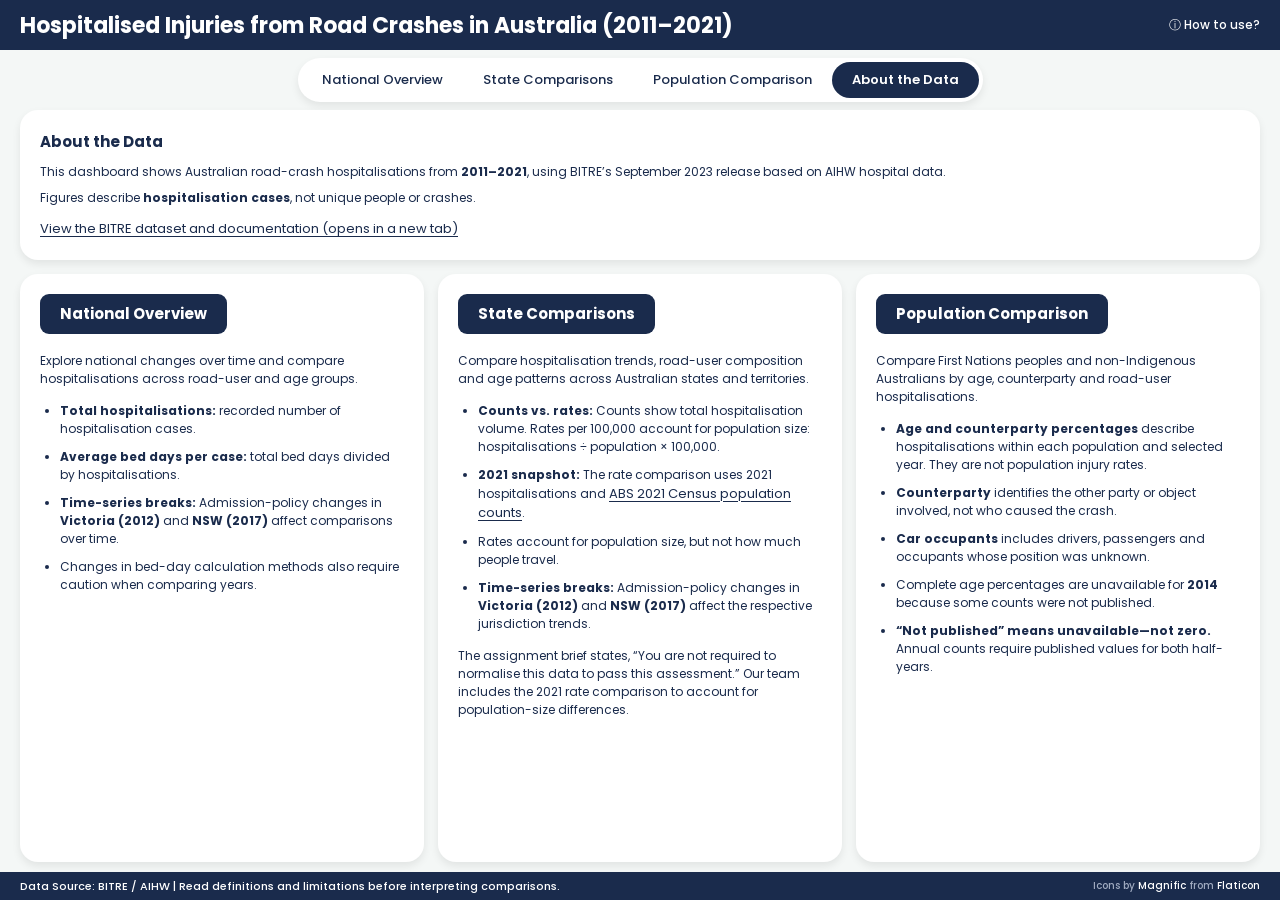
==== about-data.html @ d62fc2cf "Added about data page" ====
<!doctype html>
<html lang="en">
  <head>
    <meta charset="UTF-8" />
    <meta name="viewport" content="width=device-width, initial-scale=1.0" />

    <title>About the Data | Hospitalised Injuries Dashboard</title>

    <link
      href="https://fonts.googleapis.com/css2?family=Poppins:wght@400;500;600;700&display=swap"
      rel="stylesheet"
    />

    <link rel="stylesheet" href="css/layout.css" />
    <link rel="stylesheet" href="css/about-data.css" />
  </head>

  <body data-page="about">
    <header id="site-header" class="top-bar"></header>

    <nav
      id="site-navigation"
      class="tabs-container"
      aria-label="Dashboard sections"
    ></nav>

    <main class="dashboard-wrapper about-dashboard">
      <!-- Shared source information -->
      <section class="about-source" aria-labelledby="aboutTitle">
        <h2 id="aboutTitle">About the Data</h2>

        <p>
          This dashboard shows Australian road-crash hospitalisations from
          <strong>2011–2021</strong>, using BITRE’s September 2023 release based
          on AIHW hospital data.
        </p>

        <p>
          Figures describe <strong>hospitalisation cases</strong>, not unique
          people or crashes.
        </p>

        <a
          href="https://www.bitre.gov.au/resource/road-safety/hospitalised-injury"
          target="_blank"
          rel="noopener noreferrer"
        >
          View the BITRE dataset and documentation (opens in a new tab)
        </a>
      </section>

      <!-- Three equal cards explaining the dashboard tabs -->
      <div class="about-grid">
        <section class="about-card" aria-labelledby="nationalAboutTitle">
          <h3 id="nationalAboutTitle" class="about-badge">National Overview</h3>

          <p>
            Explore national changes over time and compare hospitalisations
            across road-user and age groups.
          </p>

          <ul>
            <li>
              <strong>Total hospitalisations:</strong>
              recorded number of hospitalisation cases.
            </li>
            <li>
              <strong>Average bed days per case:</strong>
              total bed days divided by hospitalisations.
            </li>
            <li>
              <strong>Time-series breaks:</strong>
              Admission-policy changes in
              <strong>Victoria (2012)</strong> and
              <strong>NSW (2017)</strong> affect comparisons over time.
            </li>
            <li>
              Changes in bed-day calculation methods also require caution when
              comparing years.
            </li>
          </ul>
        </section>

        <section class="about-card" aria-labelledby="stateAboutTitle">
          <h3 id="stateAboutTitle" class="about-badge">State Comparisons</h3>

          <p>
            Compare hospitalisation trends, road-user composition and age
            patterns across Australian states and territories.
          </p>

          <ul>
            <li>
              <strong>Counts vs. rates:</strong>
              Counts show total hospitalisation volume. Rates per 100,000
              account for population size: hospitalisations ÷ population ×
              100,000.
            </li>

            <li>
              <strong>2021 snapshot:</strong>
              The rate comparison uses 2021 hospitalisations and
              <a
                href="https://www.abs.gov.au/statistics/people/population/population-census/latest-release"
                target="_blank"
                rel="noopener noreferrer"
                >ABS 2021 Census population counts</a
              >.
            </li>

            <li>
              Rates account for population size, but not how much people travel.
            </li>

            <li>
              <strong>Time-series breaks:</strong>
              Admission-policy changes in <strong>Victoria (2012)</strong> and
              <strong>NSW (2017)</strong> affect the respective jurisdiction
              trends.
            </li>
          </ul>

          <p class="about-assessment-note">
            The assignment brief states, “You are not required to normalise this
            data to pass this assessment.” Our team includes the 2021 rate
            comparison to account for population-size differences.
          </p>
        </section>

        <section class="about-card" aria-labelledby="populationAboutTitle">
          <h3 id="populationAboutTitle" class="about-badge">
            Population Comparison
          </h3>

          <p>
            Compare First Nations peoples and non-Indigenous Australians by age,
            counterparty and road-user hospitalisations.
          </p>

          <ul>
            <li>
              <strong>Age and counterparty percentages</strong>
              describe hospitalisations within each population and selected
              year. They are not population injury rates.
            </li>
            <li>
              <strong>Counterparty</strong> identifies the other party or object
              involved, not who caused the crash.
            </li>
            <li>
              <strong>Car occupants</strong> includes drivers, passengers and
              occupants whose position was unknown.
            </li>
            <li>
              Complete age percentages are unavailable for
              <strong>2014</strong> because some counts were not published.
            </li>
            <li>
              <strong>“Not published” means unavailable—not zero.</strong>
              Annual counts require published values for both half-years.
            </li>
          </ul>
        </section>
      </div>
    </main>

    <footer id="site-footer" class="bottom-bar"></footer>

    <script type="module" src="js/components/layout.js"></script>
  </body>
</html>
---- css/layout.css ----
/* --- GLOBAL STYLES --- */
* {
    box-sizing: border-box;
    margin: 0;
    padding: 0;
}

html{
    height: 100%;
}

body {
    font-family: 'Poppins', sans-serif;
    background-color: #F4F7F6;
    color: #1A2B4C;

    height: 100dvh;
    display: grid;
    grid-template-rows: auto auto minmax(0, 1fr) auto;
    overflow: hidden; /*chart must sized to fit avaiable space*/
}

button,
select {
    font-family: inherit;
}

:focus-visible {
    outline: 3px solid #b86200;
    outline-offset: 3px;
}

/* --- TOP HEADER --- */
.top-bar {
    background-color: #1A2B4C;
    color: #FFFFFF;
    height: 50px;
    display: flex;
    justify-content: space-between;
    align-items: center;
    gap: 16px;
    padding: 0 20px;
}

.top-bar h1 {
    font-size: clamp(16px, 1.8vw, 22px); 
    font-weight: 700;
}

.how-to-use {
    border: 0;
    background: transparent;
    color: inherit;
    font-family: inherit;
    font-size: 12px;
    font-weight: 500;
    cursor: pointer;
    white-space: nowrap;
}

/* --- NAVIGATION TABS --- */
.tabs-container {
    display: flex;
    justify-content: center;
    padding: 8px 0;
    flex-shrink: 0;
}

.tabs {
    display: flex;
    list-style: none;
    background: #FFFFFF;
    border-radius: 50px;
    box-shadow: 0px 4px 8px rgba(0, 0, 0, 0.08);
    padding: 4px;
}

.tab {
    display: block;
    padding: 8px 20px;
    border: 0;
    border-radius: 50px;
    background: transparent;
    color: inherit;
    font-family: inherit;
    font-size: 13px;
    font-weight: 500;
    text-decoration: none;
    white-space: nowrap;
    cursor: pointer;
}

.tab.active {
    background-color: #1A2B4C;
    color: #FFFFFF;
    font-weight: 600;
}

/* Shared main-content container */
.dashboard-wrapper {
    padding: 0 20px 10px;

    display: flex;
    flex-direction: column;
    gap: 12px;

    /* Allow the content to fit inside the remaining grid row. */
    min-height: 0;
    min-width: 0;
}

/* Shared buttons */
.btn {
    padding: 6px 24px;
    border: 0;
    border-radius: 50px;

    font-family: inherit;
    font-size: 12px;
    font-weight: 600;

    color: #FFFFFF;
    cursor: pointer;
}

.btn-reset {
    background-color: #C72323;
}

/* --- FOOTER --- */
.bottom-bar {
    background-color: #1A2B4C;
    color: #FFFFFF;
    height: 28px;
    display: flex;
    justify-content: space-between; 
    align-items: center;
    padding: 0 20px;
    font-size: 11px;
    font-weight: 500;
}

.icon-credits {
    font-size: 10px;
    color: #A0ABC0;
}

.icon-credits a {
    color: #FFFFFF;
    text-decoration: none;
}

.icon-credits a:hover {
    text-decoration: underline;
}

/* Dialogs overlay the dashboard instead of pushing charts down. */
.shared-dialog {
    margin: auto;
    width: min(520px, 90vw);
    padding: 24px;
    border: 0;
    border-radius: 16px;
    color: #1a2b4c;
    font-family: inherit;
}

.shared-dialog::backdrop {
    background: rgb(0 0 0 / 40%);
}

.shared-dialog h2 {
    font-size: 20px;
}

.shared-dialog p {
    margin: 16px 0;
    line-height: 1.6;
}
---- css/about-data.css ----
/* Source information above three equal explanation cards */
.about-dashboard {
    display: grid;
    grid-template-rows: auto minmax(0, 1fr);
    gap: 14px;
}

/* Shared appearance for the source box and explanation cards */
.about-source,
.about-card {
    background: #ffffff;
    border-radius: 18px;
    padding: 20px;
    box-shadow: 0 4px 8px rgb(0 0 0 / 8%);
    min-width: 0;
}

.about-source h2 {
    font-size: 15px;
    margin-bottom: 10px;
}

.about-source p {
    margin-bottom: 8px;
}

/* Each dashboard explanation receives the same width */
.about-grid {
    display: grid;
    grid-template-columns: repeat(3, minmax(0, 1fr));
    gap: 14px;
    min-height: 0;
}

/* Pill badges identifying each dashboard section */
.about-card .about-badge {
    display: inline-block;
    max-width: 100%;
    padding: 10px 20px;
    margin-bottom: 18px;

    background-color: #1a2b4c;
    color: #ffffff;
    border-radius: 9px;

    font-size: 15px;
    font-weight: 700;
    line-height: 1.3;
    text-align: center;
}

.about-source p,
.about-card p,
.about-card li {
    font-size: 12px;
    line-height: 1.5;
}

.about-card > p {
    margin-bottom: 14px;
}

.about-card ul {
    padding-left: 20px;
}

.about-card li + li {
    margin-top: 10px;
}

.about-source a,
.about-card a {
    color: #1a2b4c;
    font-size: 13px;
    text-underline-offset: 3px;
    overflow-wrap: anywhere;
}

.about-card > a {
    display: inline-block;
    margin-top: 14px;
}

.about-card .about-assessment-note {
    margin-top: 14px;
    margin-bottom: 0;
    font-size: 12px;
}
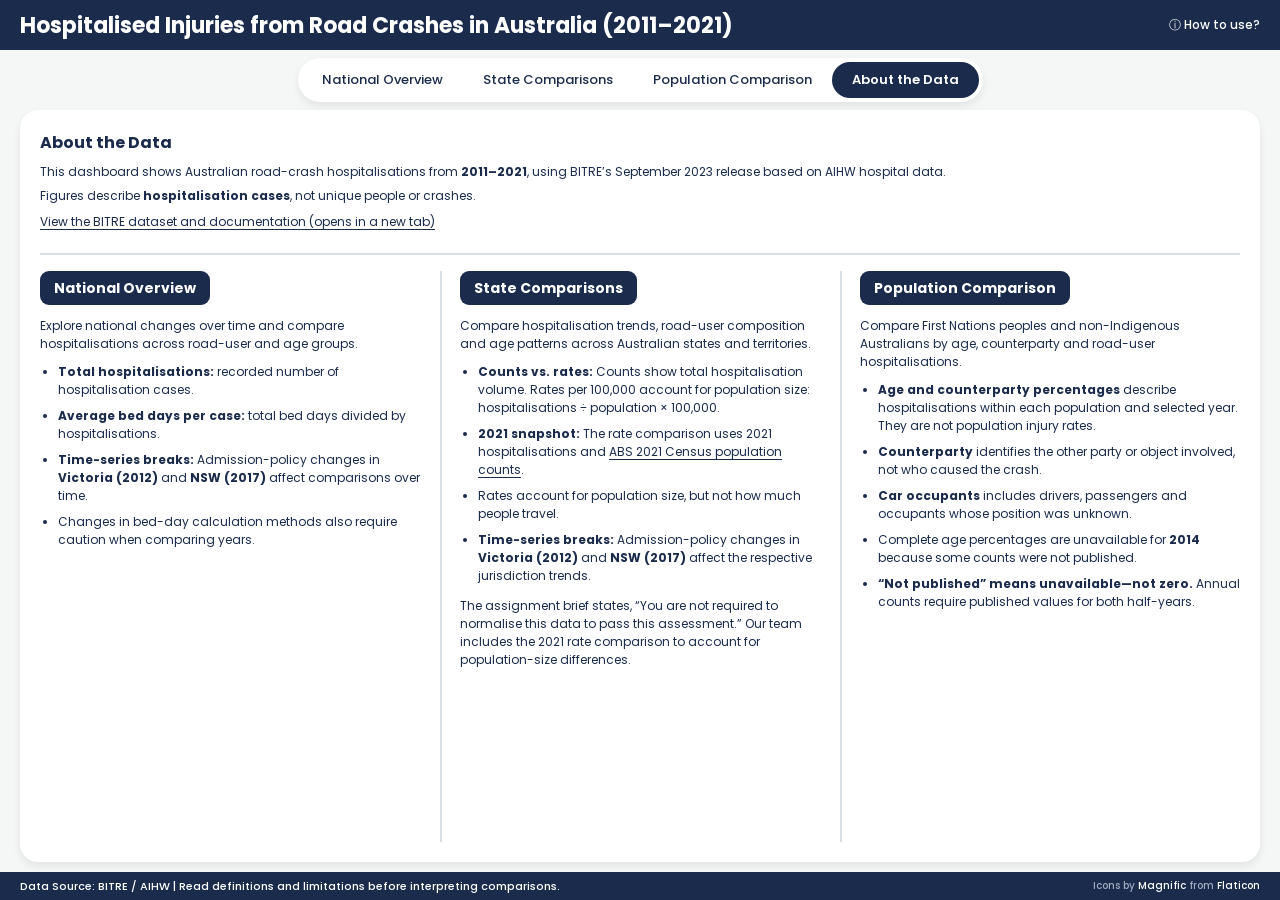
==== commit 793fdc26: "Update responsive design for first nation and about data" ====
--- a/about-data.html
+++ b/about-data.html
@@ -26,142 +26,146 @@
 
     <main class="dashboard-wrapper about-dashboard">
       <!-- Shared source information -->
-      <section class="about-source" aria-labelledby="aboutTitle">
-        <h2 id="aboutTitle">About the Data</h2>
-
-        <p>
-          This dashboard shows Australian road-crash hospitalisations from
-          <strong>2011–2021</strong>, using BITRE’s September 2023 release based
-          on AIHW hospital data.
-        </p>
-
-        <p>
-          Figures describe <strong>hospitalisation cases</strong>, not unique
-          people or crashes.
-        </p>
-
-        <a
-          href="https://www.bitre.gov.au/resource/road-safety/hospitalised-injury"
-          target="_blank"
-          rel="noopener noreferrer"
-        >
-          View the BITRE dataset and documentation (opens in a new tab)
-        </a>
-      </section>
-
-      <!-- Three equal cards explaining the dashboard tabs -->
-      <div class="about-grid">
-        <section class="about-card" aria-labelledby="nationalAboutTitle">
-          <h3 id="nationalAboutTitle" class="about-badge">National Overview</h3>
+      <section class="about-sheet" aria-labelledby="aboutTitle">
+        <div class="about-source">
+          <h2 id="aboutTitle">About the Data</h2>
 
           <p>
-            Explore national changes over time and compare hospitalisations
-            across road-user and age groups.
+            This dashboard shows Australian road-crash hospitalisations from
+            <strong>2011–2021</strong>, using BITRE’s September 2023 release
+            based on AIHW hospital data.
           </p>
 
-          <ul>
-            <li>
-              <strong>Total hospitalisations:</strong>
-              recorded number of hospitalisation cases.
-            </li>
-            <li>
-              <strong>Average bed days per case:</strong>
-              total bed days divided by hospitalisations.
-            </li>
-            <li>
-              <strong>Time-series breaks:</strong>
-              Admission-policy changes in
-              <strong>Victoria (2012)</strong> and
-              <strong>NSW (2017)</strong> affect comparisons over time.
-            </li>
-            <li>
-              Changes in bed-day calculation methods also require caution when
-              comparing years.
-            </li>
-          </ul>
-        </section>
-
-        <section class="about-card" aria-labelledby="stateAboutTitle">
-          <h3 id="stateAboutTitle" class="about-badge">State Comparisons</h3>
-
           <p>
-            Compare hospitalisation trends, road-user composition and age
-            patterns across Australian states and territories.
+            Figures describe <strong>hospitalisation cases</strong>, not unique
+            people or crashes.
           </p>
 
-          <ul>
-            <li>
-              <strong>Counts vs. rates:</strong>
-              Counts show total hospitalisation volume. Rates per 100,000
-              account for population size: hospitalisations ÷ population ×
-              100,000.
-            </li>
+          <a
+            href="https://www.bitre.gov.au/resource/road-safety/hospitalised-injury"
+            target="_blank"
+            rel="noopener noreferrer"
+          >
+            View the BITRE dataset and documentation (opens in a new tab)
+          </a>
+        </div>
+        <!-- Three equal cards explaining the dashboard tabs -->
+        <div class="about-grid">
+          <section class="about-section" aria-labelledby="nationalAboutTitle">
+            <h3 id="nationalAboutTitle" class="about-badge">
+              National Overview
+            </h3>
 
-            <li>
-              <strong>2021 snapshot:</strong>
-              The rate comparison uses 2021 hospitalisations and
-              <a
-                href="https://www.abs.gov.au/statistics/people/population/population-census/latest-release"
-                target="_blank"
-                rel="noopener noreferrer"
-                >ABS 2021 Census population counts</a
-              >.
-            </li>
+            <p>
+              Explore national changes over time and compare hospitalisations
+              across road-user and age groups.
+            </p>
 
-            <li>
-              Rates account for population size, but not how much people travel.
-            </li>
+            <ul>
+              <li>
+                <strong>Total hospitalisations:</strong>
+                recorded number of hospitalisation cases.
+              </li>
+              <li>
+                <strong>Average bed days per case:</strong>
+                total bed days divided by hospitalisations.
+              </li>
+              <li>
+                <strong>Time-series breaks:</strong>
+                Admission-policy changes in
+                <strong>Victoria (2012)</strong> and
+                <strong>NSW (2017)</strong> affect comparisons over time.
+              </li>
+              <li>
+                Changes in bed-day calculation methods also require caution when
+                comparing years.
+              </li>
+            </ul>
+          </section>
 
-            <li>
-              <strong>Time-series breaks:</strong>
-              Admission-policy changes in <strong>Victoria (2012)</strong> and
-              <strong>NSW (2017)</strong> affect the respective jurisdiction
-              trends.
-            </li>
-          </ul>
+          <section class="about-section" aria-labelledby="stateAboutTitle">
+            <h3 id="stateAboutTitle" class="about-badge">State Comparisons</h3>
 
-          <p class="about-assessment-note">
-            The assignment brief states, “You are not required to normalise this
-            data to pass this assessment.” Our team includes the 2021 rate
-            comparison to account for population-size differences.
-          </p>
-        </section>
+            <p>
+              Compare hospitalisation trends, road-user composition and age
+              patterns across Australian states and territories.
+            </p>
 
-        <section class="about-card" aria-labelledby="populationAboutTitle">
-          <h3 id="populationAboutTitle" class="about-badge">
-            Population Comparison
-          </h3>
+            <ul>
+              <li>
+                <strong>Counts vs. rates:</strong>
+                Counts show total hospitalisation volume. Rates per 100,000
+                account for population size: hospitalisations ÷ population ×
+                100,000.
+              </li>
 
-          <p>
-            Compare First Nations peoples and non-Indigenous Australians by age,
-            counterparty and road-user hospitalisations.
-          </p>
+              <li>
+                <strong>2021 snapshot:</strong>
+                The rate comparison uses 2021 hospitalisations and
+                <a
+                  href="https://www.abs.gov.au/statistics/people/population/population-census/latest-release"
+                  target="_blank"
+                  rel="noopener noreferrer"
+                  >ABS 2021 Census population counts</a
+                >.
+              </li>
 
-          <ul>
-            <li>
-              <strong>Age and counterparty percentages</strong>
-              describe hospitalisations within each population and selected
-              year. They are not population injury rates.
-            </li>
-            <li>
-              <strong>Counterparty</strong> identifies the other party or object
-              involved, not who caused the crash.
-            </li>
-            <li>
-              <strong>Car occupants</strong> includes drivers, passengers and
-              occupants whose position was unknown.
-            </li>
-            <li>
-              Complete age percentages are unavailable for
-              <strong>2014</strong> because some counts were not published.
-            </li>
-            <li>
-              <strong>“Not published” means unavailable—not zero.</strong>
-              Annual counts require published values for both half-years.
-            </li>
-          </ul>
-        </section>
-      </div>
+              <li>
+                Rates account for population size, but not how much people
+                travel.
+              </li>
+
+              <li>
+                <strong>Time-series breaks:</strong>
+                Admission-policy changes in <strong>Victoria (2012)</strong> and
+                <strong>NSW (2017)</strong> affect the respective jurisdiction
+                trends.
+              </li>
+            </ul>
+
+            <p class="about-assessment-note">
+              The assignment brief states, “You are not required to normalise
+              this data to pass this assessment.” Our team includes the 2021
+              rate comparison to account for population-size differences.
+            </p>
+          </section>
+
+          <section class="about-section" aria-labelledby="populationAboutTitle">
+            <h3 id="populationAboutTitle" class="about-badge">
+              Population Comparison
+            </h3>
+
+            <p>
+              Compare First Nations peoples and non-Indigenous Australians by
+              age, counterparty and road-user hospitalisations.
+            </p>
+
+            <ul>
+              <li>
+                <strong>Age and counterparty percentages</strong>
+                describe hospitalisations within each population and selected
+                year. They are not population injury rates.
+              </li>
+              <li>
+                <strong>Counterparty</strong> identifies the other party or
+                object involved, not who caused the crash.
+              </li>
+              <li>
+                <strong>Car occupants</strong> includes drivers, passengers and
+                occupants whose position was unknown.
+              </li>
+              <li>
+                Complete age percentages are unavailable for
+                <strong>2014</strong> because some counts were not published.
+              </li>
+              <li>
+                <strong>“Not published” means unavailable—not zero.</strong>
+                Annual counts require published values for both half-years.
+              </li>
+            </ul>
+          </section>
+        </div>
+      </section>
     </main>
 
     <footer id="site-footer" class="bottom-bar"></footer>
--- a/css/about-data.css
+++ b/css/about-data.css
@@ -1,88 +1,165 @@
-/* Source information above three equal explanation cards */
+/* Use the shared dashboard width and available height. */
 .about-dashboard {
-    display: grid;
-    grid-template-rows: auto minmax(0, 1fr);
-    gap: 14px;
+    min-height: 0;
 }
 
-/* Shared appearance for the source box and explanation cards */
-.about-source,
-.about-card {
+/* One white panel for the whole page. */
+.about-sheet {
+    flex: 1;
+    min-height: 0;
+    min-width: 0;
+
+    display: flex;
+    flex-direction: column;
+
+    padding: 20px;
     background: #ffffff;
     border-radius: 18px;
-    padding: 20px;
     box-shadow: 0 4px 8px rgb(0 0 0 / 8%);
-    min-width: 0;
+}
+
+/* Source information separated from the explanations. */
+.about-source {
+    padding-bottom: 20px;
+    border-bottom: 2px solid #d9dfe6;
 }
 
 .about-source h2 {
-    font-size: 15px;
-    margin-bottom: 10px;
+    margin-bottom: 8px;
+    font-size: 16px;
 }
 
-.about-source p {
-    margin-bottom: 8px;
+.about-source p + p {
+    margin-top: 6px;
 }
 
-/* Each dashboard explanation receives the same width */
+.about-source > a {
+    display: inline-block;
+    margin-top: 8px;
+}
+
+/* Three equal explanation columns. */
 .about-grid {
     display: grid;
     grid-template-columns: repeat(3, minmax(0, 1fr));
-    gap: 14px;
+    margin-top: 16px;
     min-height: 0;
+     flex: 1;
 }
 
-/* Pill badges identifying each dashboard section */
-.about-card .about-badge {
+.about-section {
+    min-width: 0;
+    padding: 0 18px;
+}
+
+.about-section:first-child {
+    padding-left: 0;
+}
+
+.about-section:last-child {
+    padding-right: 0;
+}
+
+/* Dividers between the explanation columns. */
+.about-section + .about-section {
+    border-left: 2px solid #d9dfe6;
+}
+
+/* Keep your title badges. */
+.about-badge {
     display: inline-block;
     max-width: 100%;
-    padding: 10px 20px;
-    margin-bottom: 18px;
+    padding: 8px 14px;
+    margin-bottom: 12px;
 
-    background-color: #1a2b4c;
+    background: #1a2b4c;
     color: #ffffff;
     border-radius: 9px;
 
-    font-size: 15px;
-    font-weight: 700;
+    font-size: 14px;
     line-height: 1.3;
     text-align: center;
 }
 
-.about-source p,
-.about-card p,
-.about-card li {
+.about-sheet p,
+.about-sheet li {
     font-size: 12px;
     line-height: 1.5;
 }
 
-.about-card > p {
-    margin-bottom: 14px;
+.about-section > p {
+    margin-bottom: 10px;
 }
 
-.about-card ul {
-    padding-left: 20px;
+.about-section ul {
+    padding-left: 18px;
 }
 
-.about-card li + li {
-    margin-top: 10px;
+.about-section li + li {
+    margin-top: 8px;
 }
 
-.about-source a,
-.about-card a {
+.about-sheet a {
     color: #1a2b4c;
-    font-size: 13px;
+    font-size: 12px;
     text-underline-offset: 3px;
     overflow-wrap: anywhere;
 }
 
-.about-card > a {
-    display: inline-block;
-    margin-top: 14px;
+.about-section .about-assessment-note {
+    margin-top: 12px;
+    margin-bottom: 0;
 }
 
-.about-card .about-assessment-note {
-    margin-top: 14px;
-    margin-bottom: 0;
-    font-size: 12px;
+/* Stack explanations with horizontal dividers on narrower screens. */
+@media (max-width: 1100px) {
+    .about-sheet {
+        padding: 14px;
+    }
+
+    .about-source {
+        padding-bottom: 10px;
+    }
+
+    .about-grid {
+        grid-template-columns: minmax(0, 1fr);
+        grid-template-rows: repeat(3, auto);
+        align-content: start;
+        margin-top: 0;
+    }
+
+    .about-section {
+        display: block;
+        padding: 10px 0;
+    }
+
+    /* Remove desktop vertical borders. */
+    .about-section + .about-section {
+        border-left: 0;
+        border-top: 1px solid #d9dfe6;
+    }
+
+    .about-section .about-badge {
+        margin: 0 0 7px;
+        padding: 6px 12px;
+        font-size: 13px;
+    }
+
+    .about-sheet p,
+    .about-sheet li {
+        line-height: 1.4;
+    }
+
+    .about-section > p {
+        margin-bottom: 6px;
+    }
+
+    .about-section > p:last-child {
+        margin-bottom: 0;
+    }
+
+    .about-section .about-assessment-note {
+        margin-top: 6px;
+        margin-bottom: 0;
+    }
 }
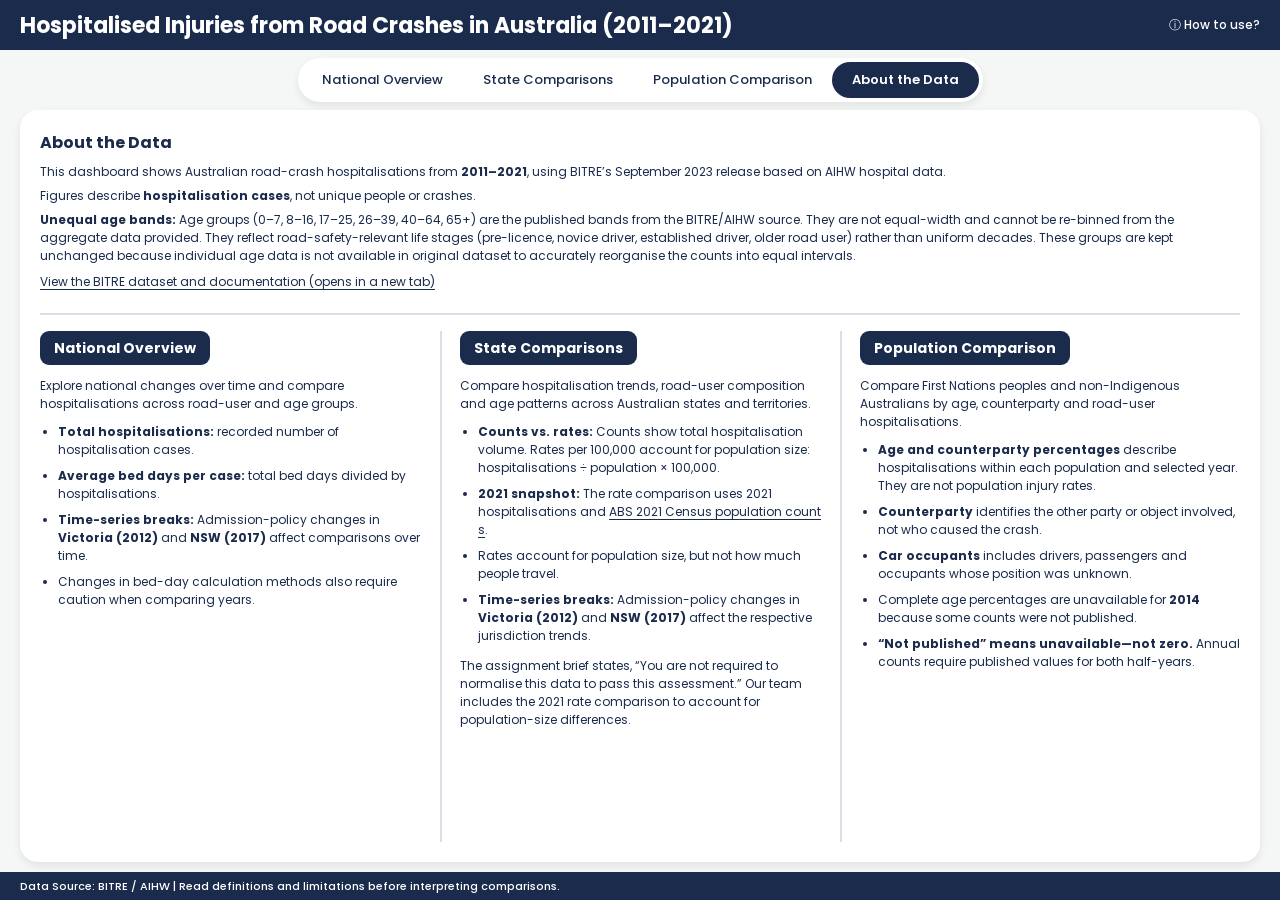
==== commit 239c369c: "Added unequal age bands note into About data page" ====
--- a/about-data.html
+++ b/about-data.html
@@ -40,6 +40,15 @@
             Figures describe <strong>hospitalisation cases</strong>, not unique
             people or crashes.
           </p>
+          <p>
+            <strong>Unequal age bands:</strong>
+                Age groups (0–7, 8–16, 17–25, 26–39, 40–64, 65+) are the published bands from the BITRE/AIHW source. 
+                They are not equal-width and cannot be re-binned from the aggregate data provided. 
+                They reflect road-safety-relevant life stages (pre-licence, novice driver, 
+                established driver, older road user) rather than uniform decades.
+                These groups are kept unchanged because individual age data is not available in original dataset to 
+                accurately reorganise the counts into equal intervals.
+          </p>
 
           <a
             href="https://www.bitre.gov.au/resource/road-safety/hospitalised-injury"
@@ -48,6 +57,7 @@
           >
             View the BITRE dataset and documentation (opens in a new tab)
           </a>
+          
         </div>
         <!-- Three equal cards explaining the dashboard tabs -->
         <div class="about-grid">
--- a/css/layout.css
+++ b/css/layout.css
@@ -177,3 +177,39 @@
     margin: 16px 0;
     line-height: 1.6;
 }
+
+/* Shared header, navigation and footer on narrower screens. */
+@media (max-width: 1100px) {
+    .top-bar {
+        height: auto;
+        min-height: 50px;
+        padding: 12px 20px;
+    }
+
+    .tabs-container {
+        padding: 8px 12px;
+    }
+
+    .tabs {
+        max-width: 100%;
+        flex-wrap: wrap;
+        justify-content: center;
+        border-radius: 20px;
+    }
+
+    .bottom-bar {
+        height: auto;
+        min-height: 28px;
+        flex-wrap: wrap;
+        gap: 6px 16px;
+        padding: 10px 12px;
+    }
+}
+
+/* Allow the help button to wrap beneath the title on phones. */
+@media (max-width: 600px) {
+    .top-bar {
+        flex-wrap: wrap;
+        gap: 8px;
+    }
+}
--- a/css/about-data.css
+++ b/css/about-data.css
@@ -1,27 +1,39 @@
+/* css/about-data.css */
+
+/* Let the whole About page grow and scroll naturally. */
+body[data-page="about"] {
+    height: auto;
+    min-height: 100dvh;
+    overflow: visible;
+
+    grid-template-rows: auto auto minmax(auto, 1fr) auto;
+}
+
 /* Use the shared dashboard width and available height. */
 .about-dashboard {
     min-height: 0;
+    display: flex;
+    flex-direction: column;
 }
 
 /* One white panel for the whole page. */
 .about-sheet {
     flex: 1;
     min-height: 0;
-    min-width: 0;
-
     display: flex;
     flex-direction: column;
-
     padding: 20px;
     background: #ffffff;
     border-radius: 18px;
     box-shadow: 0 4px 8px rgb(0 0 0 / 8%);
+    overflow-y: visible; 
 }
 
 /* Source information separated from the explanations. */
 .about-source {
     padding-bottom: 20px;
     border-bottom: 2px solid #d9dfe6;
+    flex-shrink: 0;
 }
 
 .about-source h2 {
@@ -36,46 +48,41 @@
 .about-source > a {
     display: inline-block;
     margin-top: 8px;
+    word-break: break-word; 
 }
 
-/* Three equal explanation columns. */
+/* Three equal explanation columns */
 .about-grid {
     display: grid;
-    grid-template-columns: repeat(3, minmax(0, 1fr));
+    grid-template-columns: repeat(3, minmax(0, 1fr)); /* 3 columns on desktop */
     margin-top: 16px;
     min-height: 0;
-     flex: 1;
+    flex: 1;
+    gap: 0; 
 }
 
 .about-section {
-    min-width: 0;
+    min-width: 0; 
     padding: 0 18px;
 }
 
-.about-section:first-child {
-    padding-left: 0;
-}
+.about-section:first-child { padding-left: 0; }
+.about-section:last-child { padding-right: 0; }
 
-.about-section:last-child {
-    padding-right: 0;
-}
-
-/* Dividers between the explanation columns. */
+/* Vertical dividers on desktop */
 .about-section + .about-section {
     border-left: 2px solid #d9dfe6;
 }
 
-/* Keep your title badges. */
+/* Title badges */
 .about-badge {
     display: inline-block;
     max-width: 100%;
     padding: 8px 14px;
     margin-bottom: 12px;
-
     background: #1a2b4c;
     color: #ffffff;
     border-radius: 9px;
-
     font-size: 14px;
     line-height: 1.3;
     text-align: center;
@@ -85,25 +92,19 @@
 .about-sheet li {
     font-size: 12px;
     line-height: 1.5;
+    overflow-wrap: break-word;
+    word-wrap: break-word;
 }
 
-.about-section > p {
-    margin-bottom: 10px;
-}
-
-.about-section ul {
-    padding-left: 18px;
-}
-
-.about-section li + li {
-    margin-top: 8px;
-}
+.about-section > p { margin-bottom: 10px; }
+.about-section ul { padding-left: 18px; }
+.about-section li + li { margin-top: 8px; }
 
 .about-sheet a {
     color: #1a2b4c;
     font-size: 12px;
     text-underline-offset: 3px;
-    overflow-wrap: anywhere;
+    word-break: break-all; 
 }
 
 .about-section .about-assessment-note {
@@ -111,36 +112,41 @@
     margin-bottom: 0;
 }
 
-/* Stack explanations with horizontal dividers on narrower screens. */
+/* =========================================
+   RESPONSIVE BREAKPOINTS
+   ========================================= */
+
+/* Tablets & Smaller Laptops (1100px) */
 @media (max-width: 1100px) {
     .about-sheet {
-        padding: 14px;
+        padding: 16px;
     }
 
     .about-source {
-        padding-bottom: 10px;
+        padding-bottom: 12px;
     }
 
+    /* CRITICAL FIX: Stack into 1 column */
     .about-grid {
-        grid-template-columns: minmax(0, 1fr);
-        grid-template-rows: repeat(3, auto);
+        grid-template-columns: 1fr; /* Forces single column */
+        grid-template-rows: auto;
         align-content: start;
-        margin-top: 0;
+        margin-top: 10px;
     }
 
     .about-section {
         display: block;
-        padding: 10px 0;
+        padding: 16px 0;
     }
 
-    /* Remove desktop vertical borders. */
+    /* Change vertical dividers to horizontal */
     .about-section + .about-section {
         border-left: 0;
-        border-top: 1px solid #d9dfe6;
+        border-top: 2px solid #d9dfe6;
     }
 
     .about-section .about-badge {
-        margin: 0 0 7px;
+        margin: 0 0 8px;
         padding: 6px 12px;
         font-size: 13px;
     }
@@ -148,18 +154,30 @@
     .about-sheet p,
     .about-sheet li {
         line-height: 1.4;
+        font-size: 13px; /* Slightly larger text for readability on mobile */
     }
 
-    .about-section > p {
-        margin-bottom: 6px;
+    .about-section > p { margin-bottom: 8px; }
+    .about-section > p:last-child { margin-bottom: 0; }
+}
+
+/* Phones (600px) */
+@media (max-width: 600px) {
+    .about-sheet {
+        padding: 12px;
+        border-radius: 12px;
     }
 
-    .about-section > p:last-child {
-        margin-bottom: 0;
+    .about-source h2 { font-size: 14px; }
+    .about-badge { font-size: 12px; padding: 6px 10px; }
+    
+    .about-sheet p,
+    .about-sheet li,
+    .about-sheet a {
+        font-size: 12px;
     }
 
-    .about-section .about-assessment-note {
-        margin-top: 6px;
-        margin-bottom: 0;
+    .about-section {
+        padding: 12px 0;
     }
 }
